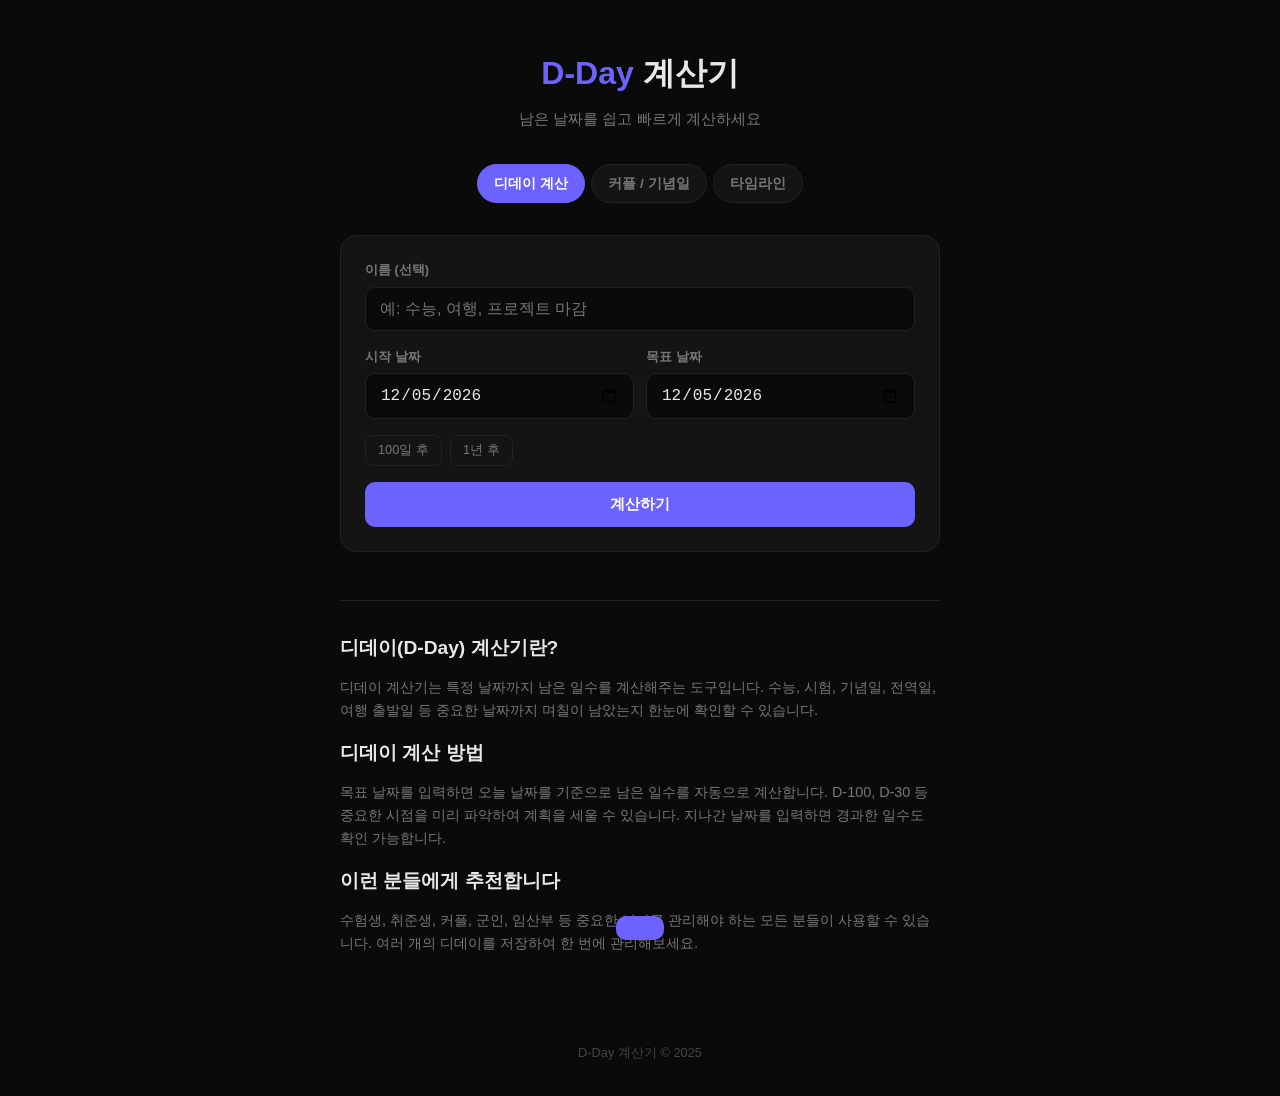
==== index.html @ f20a23c5 "디데이 계산기 초기 버전 디데이 계산, 커플 기념일 타임라인, D-Day 타임라인 관리 기능 포함. 실시간 카운트다운, 이미지 저장, SEO 최적화 적용." ====
<!DOCTYPE html>
<html lang="ko">
<head>
  <meta charset="UTF-8">
  <meta name="viewport" content="width=device-width, initial-scale=1.0">
  <title>디데이 계산기 - 무료 D-Day 계산, 기념일 계산</title>
  <meta name="description" content="디데이 계산기로 남은 날짜를 쉽게 계산하세요. 기념일, 수능, 전역일, 커플 디데이를 한눈에 확인할 수 있습니다. 실시간 카운트다운, 시각화, 공유 카드 이미지 생성까지.">
  <meta name="keywords" content="디데이 계산기, D-Day 계산기, 기념일 계산기, 날짜 계산기, 수능 디데이, 전역일 계산기">
  <meta property="og:title" content="디데이 계산기 - 무료 D-Day 계산">
  <meta property="og:description" content="디데이 계산기로 남은 날짜를 쉽게 계산하세요. 실시간 카운트다운, 시각화, 인스타 공유 카드까지.">
  <meta property="og:type" content="website">
  <meta property="og:locale" content="ko_KR">
  <link rel="canonical" href="https://dday.github.io/">
  <style>
    :root {
      --bg: #0a0a0a; --card: #141414; --card-hover: #1a1a1a; --border: #222;
      --text: #e8e8e8; --text-sub: #777; --accent: #6C63FF; --accent2: #FF6584;
    }
    * { margin: 0; padding: 0; box-sizing: border-box; }
    body { font-family: -apple-system, 'Pretendard', 'Noto Sans KR', sans-serif; background: var(--bg); color: var(--text); min-height: 100vh; line-height: 1.6; }
    header { text-align: center; padding: 48px 20px 32px; }
    h1 { font-size: 2rem; font-weight: 800; margin-bottom: 8px; }
    h1 span { color: var(--accent); }
    .header-desc { color: var(--text-sub); font-size: 0.95rem; }
    nav { display: flex; justify-content: center; gap: 6px; padding: 0 20px; margin-bottom: 32px; flex-wrap: wrap; }
    nav a { padding: 8px 16px; border-radius: 20px; background: var(--card); color: var(--text-sub); text-decoration: none; font-size: 0.85rem; font-weight: 600; border: 1px solid var(--border); transition: all 0.2s; }
    nav a:hover, nav a.active { background: var(--accent); color: #fff; border-color: var(--accent); }
    .container { max-width: 640px; margin: 0 auto; padding: 0 20px 40px; }

    /* 입력 */
    .input-section { background: var(--card); border: 1px solid var(--border); border-radius: 16px; padding: 24px; margin-bottom: 24px; }
    .input-row { display: flex; gap: 12px; align-items: end; margin-bottom: 16px; }
    .input-group { flex: 1; }
    .input-group label { display: block; font-size: 0.8rem; color: var(--text-sub); margin-bottom: 6px; font-weight: 600; }
    .input-group input[type="text"], .input-group input[type="date"] { width: 100%; padding: 12px 14px; border: 1px solid var(--border); border-radius: 10px; background: var(--bg); color: var(--text); font-size: 1rem; outline: none; }
    .input-group input:focus { border-color: var(--accent); }
    .btn { padding: 12px 24px; border: none; border-radius: 10px; font-size: 0.95rem; font-weight: 700; cursor: pointer; transition: opacity 0.2s; }
    .btn-primary { background: var(--accent); color: #fff; width: 100%; }
    .btn-primary:hover { opacity: 0.85; }
    .quick-btns { display: flex; gap: 8px; flex-wrap: wrap; margin-bottom: 16px; }
    .quick-btn { padding: 6px 12px; border: 1px solid var(--border); border-radius: 8px; background: transparent; color: var(--text-sub); font-size: 0.8rem; cursor: pointer; transition: all 0.2s; }
    .quick-btn:hover { border-color: var(--accent); color: var(--accent); }

    /* 결과 */
    .result { display: none; margin-bottom: 24px; animation: fadeIn 0.3s; }
    .result.show { display: block; }
    @keyframes fadeIn { from { opacity: 0; transform: translateY(8px); } to { opacity: 1; transform: translateY(0); } }
    .result-card { background: var(--card); border: 1px solid var(--border); border-radius: 16px; padding: 32px 24px; text-align: center; }
    .result-title { font-size: 0.9rem; color: var(--text-sub); margin-bottom: 8px; }
    .result-days { font-size: 3.5rem; font-weight: 900; background: linear-gradient(135deg, var(--accent), var(--accent2)); -webkit-background-clip: text; -webkit-text-fill-color: transparent; line-height: 1.2; }
    .result-label { font-size: 1rem; color: var(--text-sub); margin-top: 4px; }

    /* 카운트다운 */
    .countdown { display: flex; justify-content: center; gap: 12px; margin-top: 20px; padding-top: 20px; border-top: 1px solid var(--border); }
    .cd-block { text-align: center; min-width: 52px; }
    .cd-value { font-size: 1.8rem; font-weight: 900; color: var(--text); font-variant-numeric: tabular-nums; }
    .cd-label { font-size: 0.7rem; color: var(--text-sub); margin-top: 2px; }
    .cd-sep { font-size: 1.5rem; color: #333; align-self: center; padding-bottom: 16px; }

    /* 토글 */
    .toggle-row { display: flex; justify-content: center; gap: 16px; margin: 16px 0 4px; }
    .toggle { display: flex; align-items: center; gap: 6px; font-size: 0.8rem; color: var(--text-sub); cursor: pointer; user-select: none; }
    .toggle input { display: none; }
    .toggle-slider { width: 32px; height: 18px; background: #333; border-radius: 9px; position: relative; transition: background 0.2s; }
    .toggle-slider::after { content: ''; position: absolute; width: 14px; height: 14px; background: #888; border-radius: 50%; top: 2px; left: 2px; transition: all 0.2s; }
    .toggle input:checked + .toggle-slider { background: var(--accent); }
    .toggle input:checked + .toggle-slider::after { left: 16px; background: #fff; }
    .result-detail { display: flex; justify-content: center; gap: 24px; margin-top: 16px; padding-top: 16px; border-top: 1px solid var(--border); }
    .detail-item { text-align: center; }
    .detail-value { font-size: 1.5rem; font-weight: 800; }
    .detail-label { font-size: 0.75rem; color: var(--text-sub); }

    /* 시각화 - 도트 그리드 */
    .viz-section { background: var(--card); border: 1px solid var(--border); border-radius: 16px; padding: 24px; margin-top: 16px; }
    .viz-section h3 { font-size: 0.9rem; color: var(--text-sub); margin-bottom: 12px; font-weight: 600; }
    .dot-grid { display: flex; flex-wrap: wrap; gap: 3px; }
    .dot { width: 8px; height: 8px; border-radius: 2px; background: #1e1e1e; }
    .dot.filled { background: var(--accent); }
    .dot.filled-accent2 { background: var(--accent2); }
    .viz-legend { display: flex; gap: 16px; margin-top: 10px; font-size: 0.75rem; color: var(--text-sub); }
    .viz-legend span { display: flex; align-items: center; gap: 4px; }
    .legend-dot { width: 8px; height: 8px; border-radius: 2px; display: inline-block; }

    /* 타임라인 */
    .timeline-section { background: var(--card); border: 1px solid var(--border); border-radius: 16px; padding: 24px; margin-top: 16px; }
    .timeline-section h3 { font-size: 0.9rem; color: var(--text-sub); margin-bottom: 16px; font-weight: 600; }
    .timeline { position: relative; padding-left: 24px; }
    .timeline::before { content: ''; position: absolute; left: 8px; top: 0; bottom: 0; width: 2px; background: #222; }
    .tl-item { position: relative; margin-bottom: 16px; }
    .tl-item::before { content: ''; position: absolute; left: -20px; top: 6px; width: 10px; height: 10px; border-radius: 50%; background: #333; border: 2px solid #444; }
    .tl-item.active::before { background: var(--accent); border-color: var(--accent); box-shadow: 0 0 8px rgba(108,99,255,0.4); }
    .tl-item.past::before { background: var(--text-sub); border-color: var(--text-sub); }
    .tl-name { font-weight: 700; font-size: 0.9rem; }
    .tl-date { font-size: 0.8rem; color: var(--text-sub); }
    .tl-dday { font-size: 0.8rem; color: var(--accent); font-weight: 700; }

    /* 재미 요소 */
    .fun-section { background: var(--card); border: 1px solid var(--border); border-radius: 16px; padding: 24px; margin-top: 16px; }
    .fun-section h3 { font-size: 0.9rem; color: var(--text-sub); margin-bottom: 16px; font-weight: 600; }
    .fun-grid { display: grid; grid-template-columns: 1fr 1fr; gap: 10px; }
    .fun-item { background: var(--bg); border-radius: 10px; padding: 14px; text-align: center; }
    .fun-value { font-size: 1.2rem; font-weight: 800; color: var(--accent); margin-bottom: 2px; }
    .fun-label { font-size: 0.7rem; color: var(--text-sub); }

    /* 공유 버튼 */
    .share-btns { display: flex; gap: 8px; justify-content: center; margin-top: 16px; flex-wrap: wrap; }
    .share-btn { padding: 8px 16px; border: 1px solid var(--border); border-radius: 8px; background: transparent; color: var(--text-sub); font-size: 0.8rem; cursor: pointer; transition: all 0.2s; }
    .share-btn:hover { border-color: var(--accent); color: var(--accent); }

    /* 위젯 코드 */
    .widget-section { background: var(--card); border: 1px solid var(--border); border-radius: 16px; padding: 24px; margin-top: 16px; }
    .widget-section h3 { font-size: 0.9rem; color: var(--text-sub); margin-bottom: 12px; font-weight: 600; }
    .widget-code { background: var(--bg); border: 1px solid var(--border); border-radius: 8px; padding: 12px; font-family: 'SF Mono', monospace; font-size: 0.75rem; color: var(--text-sub); word-break: break-all; cursor: pointer; }
    .widget-code:hover { border-color: var(--accent); }

    /* 저장된 디데이 */
    .saved-section { margin-top: 32px; }
    .saved-section h2 { font-size: 1.1rem; margin-bottom: 16px; font-weight: 700; }
    .saved-list { display: flex; flex-direction: column; gap: 10px; }
    .saved-item { display: flex; align-items: center; justify-content: space-between; background: var(--card); border: 1px solid var(--border); border-radius: 12px; padding: 16px; transition: background 0.2s; }
    .saved-item:hover { background: var(--card-hover); }
    .saved-info { flex: 1; }
    .saved-name { font-weight: 700; font-size: 0.95rem; }
    .saved-date { font-size: 0.8rem; color: var(--text-sub); }
    .saved-dday { font-size: 1.3rem; font-weight: 800; color: var(--accent); min-width: 80px; text-align: right; }
    .saved-dday.past { color: var(--text-sub); }
    .saved-delete { background: none; border: none; color: #555; cursor: pointer; font-size: 1.1rem; margin-left: 12px; padding: 4px; }
    .saved-delete:hover { color: var(--accent2); }
    .empty-msg { color: var(--text-sub); font-size: 0.85rem; text-align: center; padding: 24px; }

    /* 저장 타임라인 */
    .saved-timeline { position: relative; padding-left: 28px; margin-bottom: 20px; }
    .saved-timeline:empty { display: none; }
    .saved-timeline::before { content: ''; position: absolute; left: 9px; top: 0; bottom: 0; width: 2px; background: #222; }
    .stl-item { position: relative; margin-bottom: 16px; }
    .stl-item:last-child { margin-bottom: 0; }
    .stl-dot { position: absolute; left: -24px; top: 4px; width: 12px; height: 12px; border-radius: 50%; border: 2px solid #333; background: var(--bg); }
    .stl-item.past .stl-dot { background: var(--text-sub); border-color: var(--text-sub); }
    .stl-item.today .stl-dot { background: var(--accent); border-color: var(--accent); box-shadow: 0 0 8px rgba(108,99,255,.4); }
    .stl-item.future .stl-dot { background: transparent; border: 2px dashed var(--accent); }
    .stl-item.past { opacity: .5; }
    .stl-item.now-marker .stl-dot { background: var(--accent); border-color: var(--accent); box-shadow: 0 0 10px rgba(108,99,255,.5); }
    .stl-header { display: flex; justify-content: space-between; align-items: center; }
    .stl-name { font-weight: 700; font-size: .9rem; }
    .stl-dday { font-size: .8rem; font-weight: 700; color: var(--accent); }
    .stl-dday.past-text { color: var(--text-sub); }
    .stl-date { font-size: .78rem; color: var(--text-sub); margin-top: 2px; }
    .stl-now-label { font-size: .8rem; color: var(--accent); font-weight: 700; }

    /* SEO */
    .seo-content { margin-top: 48px; padding-top: 32px; border-top: 1px solid var(--border); }
    .seo-content h2 { font-size: 1.2rem; margin-bottom: 12px; }
    .seo-content p { color: var(--text-sub); font-size: 0.9rem; margin-bottom: 16px; }
    footer { text-align: center; padding: 32px 20px; color: #444; font-size: 0.8rem; }
    .toast { position: fixed; bottom: 40px; left: 50%; transform: translateX(-50%) translateY(80px); background: var(--accent); color: #fff; padding: 12px 24px; border-radius: 10px; font-weight: 600; font-size: 0.9rem; transition: transform 0.3s; z-index: 999; }
    .toast.show { transform: translateX(-50%) translateY(0); }

    /* 공유 카드 캔버스 (숨김) */
    #shareCanvas { display: none; }

    @media (max-width: 480px) {
      h1 { font-size: 1.6rem; }
      .result-days { font-size: 2.8rem; }
      .input-row { flex-direction: column; }
      .fun-grid { grid-template-columns: 1fr; }
    }
  </style>
</head>
<body>
  <header>
    <h1><span>D-Day</span> 계산기</h1>
    <p class="header-desc">남은 날짜를 쉽고 빠르게 계산하세요</p>
  </header>

  <nav>
    <a href="index.html" class="active">디데이 계산</a>
    <a href="couple.html">커플 / 기념일</a>
    <a href="timeline.html">타임라인</a>
  </nav>

  <div class="container">
    <section class="input-section">
      <div class="input-row">
        <div class="input-group">
          <label>이름 (선택)</label>
          <input type="text" id="ddayName" placeholder="예: 수능, 여행, 프로젝트 마감">
        </div>
      </div>
      <div class="input-row">
        <div class="input-group">
          <label>시작 날짜</label>
          <input type="date" id="startDate">
        </div>
        <div class="input-group">
          <label>목표 날짜</label>
          <input type="date" id="ddayDate">
        </div>
      </div>
      <div class="quick-btns">
        <button class="quick-btn" data-days="100">100일 후</button>
        <button class="quick-btn" data-days="365">1년 후</button>
      </div>
      <button class="btn btn-primary" id="calcBtn">계산하기</button>
    </section>

    <!-- 결과 -->
    <div class="result" id="result">
      <!-- 메인 결과 카드 -->
      <div class="result-card">
        <p class="result-title" id="resultTitle"></p>
        <div class="result-days" id="resultDays"></div>
        <p class="result-label" id="resultLabel"></p>
        <div class="countdown" id="countdown"></div>
        <div class="toggle-row">
          <label class="toggle"><input type="checkbox" id="showWeeks" checked><span class="toggle-slider"></span> 주</label>
          <label class="toggle"><input type="checkbox" id="showHours" checked><span class="toggle-slider"></span> 시간</label>
          <label class="toggle"><input type="checkbox" id="showMinutes" checked><span class="toggle-slider"></span> 분</label>
          <label class="toggle"><input type="checkbox" id="showSeconds" checked><span class="toggle-slider"></span> 초</label>
        </div>
        <div class="result-detail">
          <div class="detail-item" id="weekItem"><div class="detail-value" id="detailWeeks">0</div><div class="detail-label">주</div></div>
          <div class="detail-item" id="hourItem"><div class="detail-value" id="detailHours">0</div><div class="detail-label">시간</div></div>
          <div class="detail-item" id="minItem"><div class="detail-value" id="detailMinutes">0</div><div class="detail-label">분</div></div>
          <div class="detail-item" id="secItem"><div class="detail-value" id="detailSeconds">0</div><div class="detail-label">초</div></div>
        </div>
        <div class="share-btns">
          <button class="share-btn" id="saveBtn">저장하기</button>
          <button class="share-btn" id="shareBtn">링크 복사</button>
          <button class="share-btn" id="imageBtn">이미지 저장</button>
        </div>
      </div>

      <!-- 위젯 코드 -->
      <div class="widget-section">
        <h3>블로그/노션에 임베드</h3>
        <div class="widget-code" id="widgetCode" onclick="copyWidget()"></div>
      </div>
    </div>

    <article class="seo-content">
      <h2>디데이(D-Day) 계산기란?</h2>
      <p>디데이 계산기는 특정 날짜까지 남은 일수를 계산해주는 도구입니다. 수능, 시험, 기념일, 전역일, 여행 출발일 등 중요한 날짜까지 며칠이 남았는지 한눈에 확인할 수 있습니다.</p>
      <h2>디데이 계산 방법</h2>
      <p>목표 날짜를 입력하면 오늘 날짜를 기준으로 남은 일수를 자동으로 계산합니다. D-100, D-30 등 중요한 시점을 미리 파악하여 계획을 세울 수 있습니다. 지나간 날짜를 입력하면 경과한 일수도 확인 가능합니다.</p>
      <h2>이런 분들에게 추천합니다</h2>
      <p>수험생, 취준생, 커플, 군인, 임산부 등 중요한 날짜를 관리해야 하는 모든 분들이 사용할 수 있습니다. 여러 개의 디데이를 저장하여 한 번에 관리해보세요.</p>
    </article>
  </div>

  <footer>D-Day 계산기 &copy; 2025</footer>
  <div class="toast" id="toast"></div>
  <canvas id="shareCanvas"></canvas>

  <script>
    const ddayName = document.getElementById('ddayName');
    const ddayDate = document.getElementById('ddayDate');
    const startDateEl = document.getElementById('startDate');
    const calcBtn = document.getElementById('calcBtn');
    const resultEl = document.getElementById('result');

    const todayStr = new Date().toISOString().split('T')[0];
    startDateEl.value = todayStr;
    ddayDate.value = todayStr;

    let countdownInterval = null;
    let currentDays = 0;
    let currentName = '';

    // 토글
    ['showWeeks','showHours','showMinutes','showSeconds'].forEach(id => {
      document.getElementById(id).addEventListener('change', updateVisibility);
    });
    function updateVisibility() {
      document.getElementById('weekItem').style.display = document.getElementById('showWeeks').checked ? '' : 'none';
      document.getElementById('hourItem').style.display = document.getElementById('showHours').checked ? '' : 'none';
      document.getElementById('minItem').style.display = document.getElementById('showMinutes').checked ? '' : 'none';
      document.getElementById('secItem').style.display = document.getElementById('showSeconds').checked ? '' : 'none';
    }

    // 퀵 버튼
    document.querySelectorAll('.quick-btn').forEach(btn => {
      btn.addEventListener('click', () => {
        if (btn.dataset.days) {
          const d = new Date();
          d.setDate(d.getDate() + parseInt(btn.dataset.days));
          ddayDate.value = d.toISOString().split('T')[0];
          ddayName.value = btn.textContent;
        } else if (btn.dataset.date) {
          ddayDate.value = btn.dataset.date;
          ddayName.value = btn.textContent;
        }
        startDateEl.value = todayStr;
        calculate();
      });
    });

    // URL 파라미터 또는 마지막 계산 복원
    const params = new URLSearchParams(location.search);
    if (params.get('date')) {
      ddayDate.value = params.get('date');
      if (params.get('name')) ddayName.value = decodeURIComponent(params.get('name'));
      if (params.get('start')) startDateEl.value = params.get('start');
      calculate();
    } else {
      const last = JSON.parse(localStorage.getItem('lastCalc') || 'null');
      if (last) {
        ddayName.value = last.name || '';
        ddayDate.value = last.date || todayStr;
        startDateEl.value = last.start || todayStr;
        calculate();
      }
    }

    calcBtn.addEventListener('click', calculate);
    ddayDate.addEventListener('keydown', e => { if (e.key === 'Enter') calculate(); });

    function calculate() {
      const targetDate = new Date(ddayDate.value + 'T00:00:00');
      const baseDate = new Date(startDateEl.value + 'T00:00:00');
      const diff = targetDate - baseDate;
      const days = Math.ceil(diff / (1000 * 60 * 60 * 24));
      const absDays = Math.abs(days);
      const name = ddayName.value || formatDate(targetDate);
      const isFromToday = startDateEl.value === todayStr;

      currentDays = days;
      currentName = name;

      // 마지막 계산 저장
      localStorage.setItem('lastCalc', JSON.stringify({ name: ddayName.value, date: ddayDate.value, start: startDateEl.value }));

      document.getElementById('resultTitle').textContent = name;

      if (days > 0) {
        document.getElementById('resultDays').textContent = `D-${days}`;
        const from = isFromToday ? '' : `${formatDate(baseDate)} 기준, `;
        document.getElementById('resultLabel').textContent = `${from}${formatDate(targetDate)}까지 ${days}일 남았습니다`;
      } else if (days === 0) {
        document.getElementById('resultDays').textContent = 'D-Day';
        document.getElementById('resultLabel').textContent = isFromToday ? '오늘이 바로 그 날입니다!' : '같은 날짜입니다';
      } else {
        document.getElementById('resultDays').textContent = `D+${absDays}`;
        const from = isFromToday ? '' : `${formatDate(baseDate)} 기준, `;
        document.getElementById('resultLabel').textContent = `${from}${formatDate(targetDate)}로부터 ${absDays}일 지났습니다`;
      }

      document.getElementById('detailWeeks').textContent = Math.floor(absDays / 7).toLocaleString();
      document.getElementById('detailHours').textContent = (absDays * 24).toLocaleString();
      document.getElementById('detailMinutes').textContent = (absDays * 24 * 60).toLocaleString();
      document.getElementById('detailSeconds').textContent = (absDays * 24 * 60 * 60).toLocaleString();

      // 카운트다운
      if (countdownInterval) clearInterval(countdownInterval);
      if (isFromToday && days !== 0) {
        updateCountdown(targetDate);
        countdownInterval = setInterval(() => updateCountdown(targetDate), 1000);
      } else {
        document.getElementById('countdown').innerHTML = '';
      }

      // 위젯 코드
      renderWidget();

      resultEl.classList.add('show');
    }

    function updateCountdown(targetDate) {
      const now = new Date();
      const target = new Date(targetDate);
      target.setHours(0, 0, 0, 0);
      const diff = target - now;
      const absDiff = Math.abs(diff);
      const prefix = diff > 0 ? '' : '+';

      const d = Math.floor(absDiff / (1000*60*60*24));
      const h = Math.floor((absDiff % (1000*60*60*24)) / (1000*60*60));
      const m = Math.floor((absDiff % (1000*60*60)) / (1000*60));
      const s = Math.floor((absDiff % (1000*60)) / 1000);

      document.getElementById('countdown').innerHTML = `
        <div class="cd-block"><div class="cd-value">${prefix}${d}</div><div class="cd-label">일</div></div>
        <div class="cd-sep">:</div>
        <div class="cd-block"><div class="cd-value">${String(h).padStart(2,'0')}</div><div class="cd-label">시간</div></div>
        <div class="cd-sep">:</div>
        <div class="cd-block"><div class="cd-value">${String(m).padStart(2,'0')}</div><div class="cd-label">분</div></div>
        <div class="cd-sep">:</div>
        <div class="cd-block"><div class="cd-value">${String(s).padStart(2,'0')}</div><div class="cd-label">초</div></div>
      `;

      const totalSec = Math.floor(absDiff / 1000);
      if (document.getElementById('showWeeks').checked) document.getElementById('detailWeeks').textContent = Math.floor(d / 7).toLocaleString();
      if (document.getElementById('showHours').checked) document.getElementById('detailHours').textContent = Math.floor(totalSec / 3600).toLocaleString();
      if (document.getElementById('showMinutes').checked) document.getElementById('detailMinutes').textContent = Math.floor(totalSec / 60).toLocaleString();
      if (document.getElementById('showSeconds').checked) document.getElementById('detailSeconds').textContent = totalSec.toLocaleString();
    }

    // ====== 1. 도트 그리드 시각화 ======
    function renderDotGrid(days, absDays, isFromToday, baseDate, targetDate) {
      const grid = document.getElementById('dotGrid');
      const totalDots = Math.min(absDays, 365); // 최대 365개

      if (days > 0 && isFromToday) {
        // 미래: 전체 기간 중 지나간 날 표시
        const today = new Date(); today.setHours(0,0,0,0);
        const passed = Math.ceil((today - baseDate) / (1000*60*60*24));
        const total = absDays;
        const dots = Math.min(total, 365);
        const filledRatio = Math.max(0, passed / total);
        const filledCount = Math.round(dots * filledRatio);

        grid.innerHTML = Array.from({length: dots}, (_, i) =>
          `<div class="dot ${i < filledCount ? 'filled' : ''}"></div>`
        ).join('');
      } else {
        // 과거: 전부 채움
        grid.innerHTML = Array.from({length: totalDots}, () =>
          `<div class="dot filled"></div>`
        ).join('');
      }
    }

    // ====== 타임라인 (현재 계산 + 저장된 것 통합) ======
    function renderTimeline() {
      const saved = JSON.parse(localStorage.getItem('ddays') || '[]');
      const today = new Date(); today.setHours(0,0,0,0);
      const dayNames = ['일','월','화','수','목','금','토'];

      // 현재 계산 + 저장된 것 합치기
      const items = [
        { name: currentName, date: ddayDate.value, current: true },
        ...saved.map(s => ({ ...s, current: false }))
      ];

      // 중복 제거
      const unique = [];
      const seen = new Set();
      items.forEach(item => {
        const key = item.date + item.name;
        if (!seen.has(key)) { seen.add(key); unique.push(item); }
      });

      unique.sort((a, b) => new Date(a.date) - new Date(b.date));

      const timeline = document.getElementById('timeline');
      const section = document.getElementById('timelineSection');

      if (unique.length <= 1 && saved.length === 0) {
        section.style.display = 'none';
        return;
      }
      section.style.display = '';

      let html = '';
      let todayInserted = false;

      for (const item of unique) {
        const target = new Date(item.date + 'T00:00:00');
        const diff = Math.ceil((target - today) / (1000*60*60*24));
        const isPast = diff < 0;
        const isToday = diff === 0;

        // "오늘" 마커
        if (!todayInserted && !isPast) {
          html += `<div class="stl-item now-marker">
            <div class="stl-dot"></div>
            <div class="stl-now-label">오늘</div>
            <div class="stl-date">${today.getFullYear()}.${String(today.getMonth()+1).padStart(2,'0')}.${String(today.getDate()).padStart(2,'0')} (${dayNames[today.getDay()]})</div>
          </div>`;
          todayInserted = true;
        }

        const cls = isToday ? 'today' : isPast ? 'past' : 'future';
        const ddayText = diff > 0 ? `D-${diff}` : diff === 0 ? 'D-Day' : `D+${Math.abs(diff)}`;
        const deleteBtn = !item.current && item.id ? `<button class="saved-delete" onclick="deleteDday(${item.id})" style="margin-left:8px">&#x2715;</button>` : '';

        html += `<div class="stl-item ${cls}">
          <div class="stl-dot"></div>
          <div class="stl-header">
            <span class="stl-name">${item.name}</span>
            <span style="display:flex;align-items:center">
              <span class="stl-dday ${isPast ? 'past-text' : ''}">${ddayText}</span>
              ${deleteBtn}
            </span>
          </div>
          <div class="stl-date">${target.getFullYear()}.${String(target.getMonth()+1).padStart(2,'0')}.${String(target.getDate()).padStart(2,'0')} (${dayNames[target.getDay()]})</div>
        </div>`;
      }

      if (!todayInserted) {
        html += `<div class="stl-item now-marker">
          <div class="stl-dot"></div>
          <div class="stl-now-label">오늘</div>
          <div class="stl-date">${today.getFullYear()}.${String(today.getMonth()+1).padStart(2,'0')}.${String(today.getDate()).padStart(2,'0')} (${dayNames[today.getDay()]})</div>
        </div>`;
      }

      timeline.innerHTML = html;
    }

    // ====== 4. 공유 카드 이미지 ======
    document.getElementById('imageBtn').addEventListener('click', generateShareImage);

    function generateShareImage() {
      const canvas = document.getElementById('shareCanvas');
      const ctx = canvas.getContext('2d');

      // 인스타 스토리 사이즈 (1080x1920) -> 축소 (540x960)
      canvas.width = 540;
      canvas.height = 960;

      // 배경 그라디언트
      const grad = ctx.createLinearGradient(0, 0, 540, 960);
      grad.addColorStop(0, '#0f0c29');
      grad.addColorStop(0.5, '#302b63');
      grad.addColorStop(1, '#24243e');
      ctx.fillStyle = grad;
      ctx.fillRect(0, 0, 540, 960);

      // 타이틀
      ctx.fillStyle = '#888';
      ctx.font = '600 20px -apple-system, sans-serif';
      ctx.textAlign = 'center';
      ctx.fillText(currentName, 270, 300);

      // D-Day 숫자
      const ddayText = document.getElementById('resultDays').textContent;
      ctx.font = '900 80px -apple-system, sans-serif';
      const gradient = ctx.createLinearGradient(140, 340, 400, 440);
      gradient.addColorStop(0, '#6C63FF');
      gradient.addColorStop(1, '#FF6584');
      ctx.fillStyle = gradient;
      ctx.fillText(ddayText, 270, 420);

      // 설명
      ctx.fillStyle = '#888';
      ctx.font = '400 18px -apple-system, sans-serif';
      ctx.fillText(document.getElementById('resultLabel').textContent, 270, 480);

      // 구분선
      ctx.strokeStyle = '#333';
      ctx.lineWidth = 1;
      ctx.beginPath();
      ctx.moveTo(120, 520);
      ctx.lineTo(420, 520);
      ctx.stroke();

      // 상세 정보
      ctx.fillStyle = '#666';
      ctx.font = '400 16px -apple-system, sans-serif';
      const absDays = Math.abs(currentDays);
      const details = [
        `${Math.floor(absDays / 7).toLocaleString()}주`,
        `${(absDays * 24).toLocaleString()}시간`,
        `${(absDays * 24 * 60).toLocaleString()}분`,
      ];
      ctx.fillText(details.join('  |  '), 270, 560);

      // 재미 요소
      ctx.font = '600 16px -apple-system, sans-serif';
      ctx.fillStyle = '#6C63FF';
      ctx.fillText(`심장이 ${(absDays * 72 * 60).toLocaleString()}번 뛰었습니다`, 270, 640);
      ctx.fillText(`숨을 ${(absDays * 20000).toLocaleString()}번 쉬었습니다`, 270, 680);

      // 워터마크
      ctx.fillStyle = '#444';
      ctx.font = '400 14px -apple-system, sans-serif';
      ctx.fillText('D-Day 계산기', 270, 880);

      // 다운로드
      canvas.toBlob(blob => {
        const url = URL.createObjectURL(blob);
        const a = document.createElement('a');
        a.href = url;
        a.download = `dday-${ddayDate.value}.png`;
        a.click();
        URL.revokeObjectURL(url);
        showToast('이미지가 저장되었습니다!');
      });
    }

    // ====== 5. 위젯 코드 ======
    function renderWidget() {
      const name = encodeURIComponent(currentName);
      const date = ddayDate.value;
      const code = `<iframe src="${location.origin}${location.pathname}?date=${date}&name=${name}&embed=1" width="300" height="200" frameborder="0" style="border-radius:12px"></iframe>`;
      document.getElementById('widgetCode').textContent = code;
    }

    function copyWidget() {
      navigator.clipboard.writeText(document.getElementById('widgetCode').textContent);
      showToast('위젯 코드가 복사되었습니다!');
    }

    // ====== 6. 오늘이 특별한 이유 ======
    function renderTodaySpecial() {
      const now = new Date();
      const startOfYear = new Date(now.getFullYear(), 0, 1);
      const dayOfYear = Math.ceil((now - startOfYear) / (1000*60*60*24));
      const daysLeft = (isLeapYear(now.getFullYear()) ? 366 : 365) - dayOfYear;

      const month = now.getMonth() + 1;
      const date = now.getDate();
      const dayNames = ['일', '월', '화', '수', '목', '금', '토'];
      const dayName = dayNames[now.getDay()];

      const facts = [
        `${now.getFullYear()}년의 ${dayOfYear}번째 날 (남은 ${daysLeft}일)`,
        `${month}월 ${Math.ceil(date / 7)}번째 ${dayName}요일`,
      ];

      // 특별한 숫자 날 체크
      const specialNums = [100, 200, 365, 500, 777, 1000, 1234, 2000, 3000, 5000, 10000];
      const saved = JSON.parse(localStorage.getItem('ddays') || '[]');
      saved.forEach(item => {
        const target = new Date(item.date + 'T00:00:00');
        const today = new Date(); today.setHours(0,0,0,0);
        const diff = Math.abs(Math.ceil((today - target) / (1000*60*60*24)));
        if (specialNums.includes(diff)) {
          facts.push(`"${item.name}"으로부터 ${diff}일째!`);
        }
      });

      document.getElementById('todayContent').innerHTML = facts.map(f => `<p style="margin:4px 0">${f}</p>`).join('');
    }

    function isLeapYear(y) { return (y % 4 === 0 && y % 100 !== 0) || y % 400 === 0; }

    function formatDate(d) {
      return `${d.getFullYear()}년 ${d.getMonth() + 1}월 ${d.getDate()}일`;
    }

    // 저장하기
    document.getElementById('saveBtn').addEventListener('click', () => {
      const name = ddayName.value || formatDate(new Date(ddayDate.value));
      const date = ddayDate.value;
      if (!date) return;
      const saved = JSON.parse(localStorage.getItem('ddays') || '[]');
      if (saved.some(s => s.date === date && s.name === name)) { showToast('이미 저장된 디데이입니다'); return; }
      saved.push({ name, date, id: Date.now() });
      localStorage.setItem('ddays', JSON.stringify(saved));
      renderSaved();
      showToast('저장되었습니다!');
    });

    // 링크 복사
    document.getElementById('shareBtn').addEventListener('click', () => {
      const name = ddayName.value || '';
      const date = ddayDate.value;
      const start = startDateEl.value !== todayStr ? `&start=${startDateEl.value}` : '';
      const url = `${location.origin}${location.pathname}?date=${date}&name=${encodeURIComponent(name)}${start}`;
      navigator.clipboard.writeText(url);
      showToast('링크가 복사되었습니다!');
    });

    function renderSaved() {
      renderTimeline();
    }

    function deleteDday(id) {
      const saved = JSON.parse(localStorage.getItem('ddays') || '[]');
      localStorage.setItem('ddays', JSON.stringify(saved.filter(s => s.id !== id)));
      renderSaved();
      renderTimeline();
    }

    function showToast(msg) {
      const toast = document.getElementById('toast');
      toast.textContent = msg;
      toast.classList.add('show');
      setTimeout(() => toast.classList.remove('show'), 1500);
    }

    // 초기화
    renderSaved();
  </script>
</body>
</html>
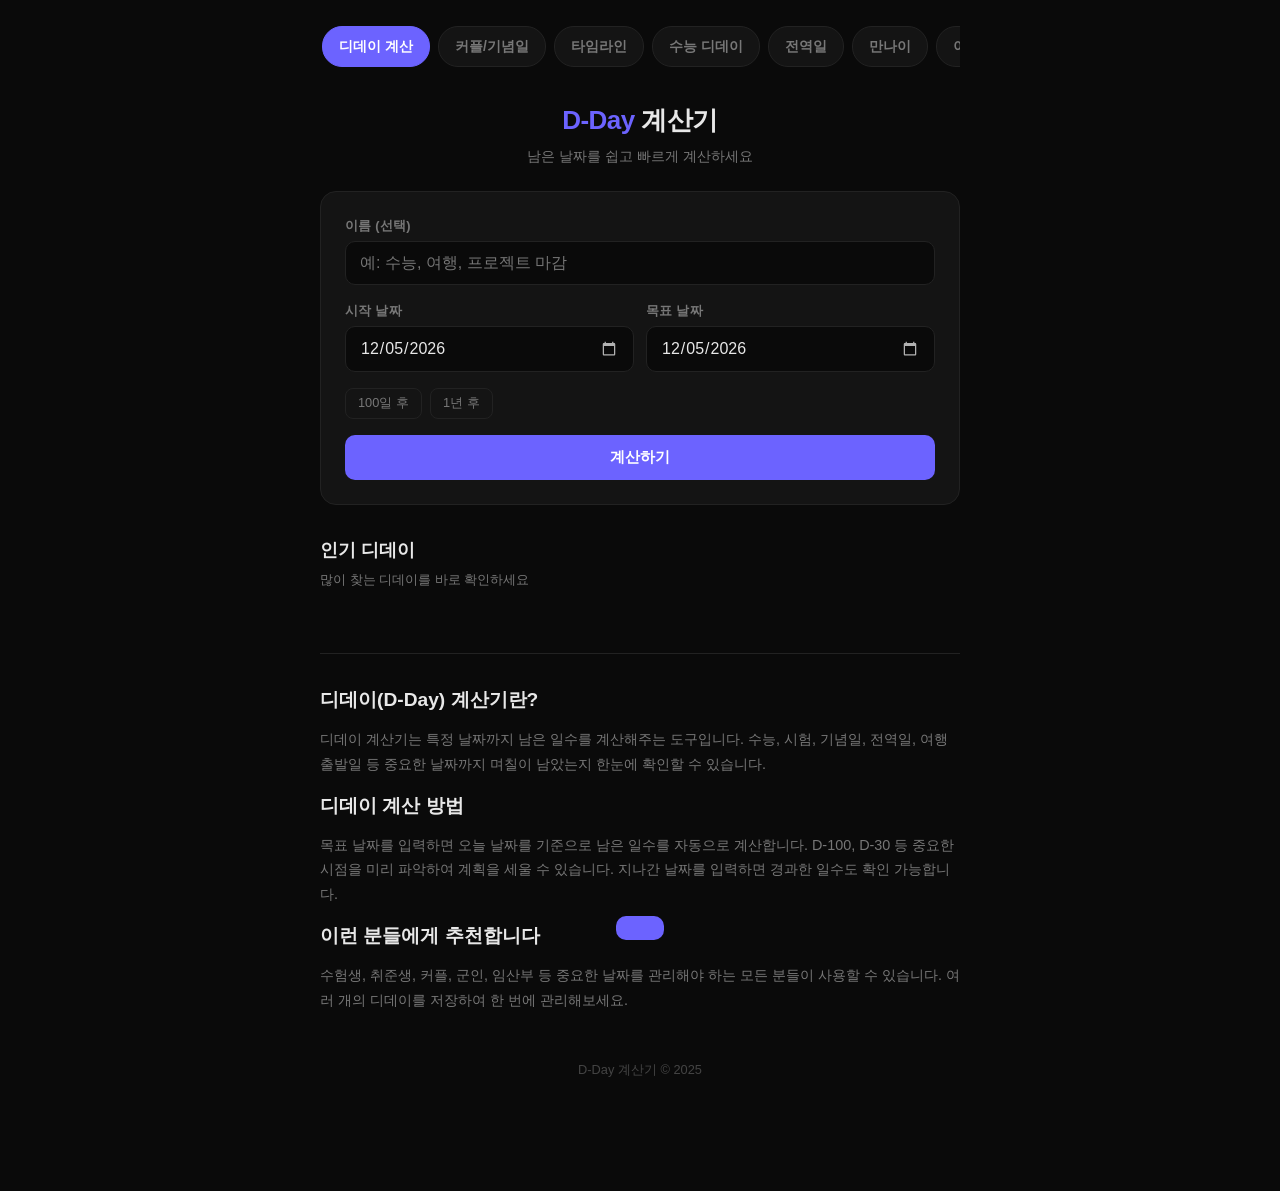
==== commit 83162b53: "SEO 강화 및 신규 계산기 페이지 4개 추가 - 수능, 전역일, 만나이, 이벤트 디데이 페이지 추가 - 공통 디자인 시스템 (shared.css/shared.js) 도입으로 7개" ====
--- a/index.html
+++ b/index.html
@@ -11,31 +11,31 @@
   <meta property="og:type" content="website">
   <meta property="og:locale" content="ko_KR">
   <link rel="canonical" href="https://dday.github.io/">
+  <script type="application/ld+json">
+  {
+    "@context": "https://schema.org",
+    "@type": "WebApplication",
+    "name": "디데이 계산기",
+    "description": "디데이 계산기로 남은 날짜를 쉽고 빠르게 계산하세요",
+    "url": "https://dday.github.io/",
+    "applicationCategory": "UtilityApplication",
+    "operatingSystem": "All",
+    "offers": { "@type": "Offer", "price": "0", "priceCurrency": "KRW" },
+    "inLanguage": "ko"
+  }
+  </script>
+  <link rel="stylesheet" href="shared.css">
   <style>
-    :root {
-      --bg: #0a0a0a; --card: #141414; --card-hover: #1a1a1a; --border: #222;
-      --text: #e8e8e8; --text-sub: #777; --accent: #6C63FF; --accent2: #FF6584;
-    }
-    * { margin: 0; padding: 0; box-sizing: border-box; }
-    body { font-family: -apple-system, 'Pretendard', 'Noto Sans KR', sans-serif; background: var(--bg); color: var(--text); min-height: 100vh; line-height: 1.6; }
-    header { text-align: center; padding: 48px 20px 32px; }
-    h1 { font-size: 2rem; font-weight: 800; margin-bottom: 8px; }
     h1 span { color: var(--accent); }
-    .header-desc { color: var(--text-sub); font-size: 0.95rem; }
-    nav { display: flex; justify-content: center; gap: 6px; padding: 0 20px; margin-bottom: 32px; flex-wrap: wrap; }
-    nav a { padding: 8px 16px; border-radius: 20px; background: var(--card); color: var(--text-sub); text-decoration: none; font-size: 0.85rem; font-weight: 600; border: 1px solid var(--border); transition: all 0.2s; }
-    nav a:hover, nav a.active { background: var(--accent); color: #fff; border-color: var(--accent); }
-    .container { max-width: 640px; margin: 0 auto; padding: 0 20px 40px; }
 
     /* 입력 */
     .input-section { background: var(--card); border: 1px solid var(--border); border-radius: 16px; padding: 24px; margin-bottom: 24px; }
     .input-row { display: flex; gap: 12px; align-items: end; margin-bottom: 16px; }
     .input-group { flex: 1; }
-    .input-group label { display: block; font-size: 0.8rem; color: var(--text-sub); margin-bottom: 6px; font-weight: 600; }
+    .input-group label { font-size: 0.8rem; margin-bottom: 6px; }
     .input-group input[type="text"], .input-group input[type="date"] { width: 100%; padding: 12px 14px; border: 1px solid var(--border); border-radius: 10px; background: var(--bg); color: var(--text); font-size: 1rem; outline: none; }
     .input-group input:focus { border-color: var(--accent); }
-    .btn { padding: 12px 24px; border: none; border-radius: 10px; font-size: 0.95rem; font-weight: 700; cursor: pointer; transition: opacity 0.2s; }
-    .btn-primary { background: var(--accent); color: #fff; width: 100%; }
+    .btn-primary { background: var(--accent); color: #fff; width: 100%; padding: 12px 24px; border: none; border-radius: 10px; font-size: 0.95rem; font-weight: 700; cursor: pointer; transition: opacity 0.2s; }
     .btn-primary:hover { opacity: 0.85; }
     .quick-btns { display: flex; gap: 8px; flex-wrap: wrap; margin-bottom: 16px; }
     .quick-btn { padding: 6px 12px; border: 1px solid var(--border); border-radius: 8px; background: transparent; color: var(--text-sub); font-size: 0.8rem; cursor: pointer; transition: all 0.2s; }
@@ -51,7 +51,7 @@
     .result-label { font-size: 1rem; color: var(--text-sub); margin-top: 4px; }
 
     /* 카운트다운 */
-    .countdown { display: flex; justify-content: center; gap: 12px; margin-top: 20px; padding-top: 20px; border-top: 1px solid var(--border); }
+    .cd-row { display: flex; justify-content: center; gap: 12px; margin-top: 20px; padding-top: 20px; border-top: 1px solid var(--border); }
     .cd-block { text-align: center; min-width: 52px; }
     .cd-value { font-size: 1.8rem; font-weight: 900; color: var(--text); font-variant-numeric: tabular-nums; }
     .cd-label { font-size: 0.7rem; color: var(--text-sub); margin-top: 2px; }
@@ -147,38 +147,46 @@
     .stl-date { font-size: .78rem; color: var(--text-sub); margin-top: 2px; }
     .stl-now-label { font-size: .8rem; color: var(--accent); font-weight: 700; }
 
-    /* SEO */
-    .seo-content { margin-top: 48px; padding-top: 32px; border-top: 1px solid var(--border); }
-    .seo-content h2 { font-size: 1.2rem; margin-bottom: 12px; }
-    .seo-content p { color: var(--text-sub); font-size: 0.9rem; margin-bottom: 16px; }
-    footer { text-align: center; padding: 32px 20px; color: #444; font-size: 0.8rem; }
     .toast { position: fixed; bottom: 40px; left: 50%; transform: translateX(-50%) translateY(80px); background: var(--accent); color: #fff; padding: 12px 24px; border-radius: 10px; font-weight: 600; font-size: 0.9rem; transition: transform 0.3s; z-index: 999; }
     .toast.show { transform: translateX(-50%) translateY(0); }
-
-    /* 공유 카드 캔버스 (숨김) */
     #shareCanvas { display: none; }
 
+    /* 인기 디데이 */
+    .popular-section { margin-top: 32px; }
+    .popular-section h2 { font-size: 1.1rem; margin-bottom: 6px; font-weight: 700; }
+    .popular-desc { color: var(--text-sub); font-size: 13px; margin-bottom: 16px; }
+    .popular-grid { display: grid; grid-template-columns: 1fr 1fr; gap: 10px; }
+    .popular-item { display: flex; align-items: center; gap: 12px; background: var(--card); border: 1px solid var(--border); border-radius: 12px; padding: 14px 16px; cursor: pointer; transition: all .15s ease; text-decoration: none; color: inherit; }
+    .popular-item:hover { background: var(--card-hover); border-color: #333; transform: translateY(-1px); }
+    .popular-item .pop-icon { font-size: 1.4rem; min-width: 28px; text-align: center; }
+    .popular-item .pop-info { flex: 1; }
+    .popular-item .pop-name { font-weight: 700; font-size: 14px; }
+    .popular-item .pop-dday { font-size: 12px; color: var(--accent); font-weight: 700; margin-top: 2px; font-variant-numeric: tabular-nums; }
+
     @media (max-width: 480px) {
-      h1 { font-size: 1.6rem; }
       .result-days { font-size: 2.8rem; }
       .input-row { flex-direction: column; }
       .fun-grid { grid-template-columns: 1fr; }
+      .popular-grid { grid-template-columns: 1fr; }
     }
   </style>
 </head>
 <body>
-  <header>
+  <div class="container">
+  <nav class="nav">
+    <a href="index.html" class="active">디데이 계산</a>
+    <a href="couple.html">커플/기념일</a>
+    <a href="timeline.html">타임라인</a>
+    <a href="suneung.html">수능 디데이</a>
+    <a href="military.html">전역일</a>
+    <a href="age.html">만나이</a>
+    <a href="event.html">이벤트</a>
+  </nav>
+
+  <header class="page-header">
     <h1><span>D-Day</span> 계산기</h1>
-    <p class="header-desc">남은 날짜를 쉽고 빠르게 계산하세요</p>
+    <p>남은 날짜를 쉽고 빠르게 계산하세요</p>
   </header>
-
-  <nav>
-    <a href="index.html" class="active">디데이 계산</a>
-    <a href="couple.html">커플 / 기념일</a>
-    <a href="timeline.html">타임라인</a>
-  </nav>
-
-  <div class="container">
     <section class="input-section">
       <div class="input-row">
         <div class="input-group">
@@ -210,7 +218,7 @@
         <p class="result-title" id="resultTitle"></p>
         <div class="result-days" id="resultDays"></div>
         <p class="result-label" id="resultLabel"></p>
-        <div class="countdown" id="countdown"></div>
+        <div class="cd-row" id="countdown"></div>
         <div class="toggle-row">
           <label class="toggle"><input type="checkbox" id="showWeeks" checked><span class="toggle-slider"></span> 주</label>
           <label class="toggle"><input type="checkbox" id="showHours" checked><span class="toggle-slider"></span> 시간</label>
@@ -228,6 +236,24 @@
           <button class="share-btn" id="shareBtn">링크 복사</button>
           <button class="share-btn" id="imageBtn">이미지 저장</button>
         </div>
+        <div class="sns-share">
+          <button class="sns-btn" onclick="snsShare('kakao', {title:'디데이 계산기', text:'D-Day 계산 결과를 확인하세요!'})">
+            <svg viewBox="0 0 24 24"><path d="M12 3C6.5 3 2 6.58 2 11c0 2.83 1.87 5.32 4.68 6.73l-1.2 4.46c-.1.36.31.65.63.44L10.7 19.5c.43.03.86.05 1.3.05 5.5 0 10-3.58 10-8s-4.5-8-10-8z"/></svg>
+            카카오톡
+          </button>
+          <button class="sns-btn" onclick="snsShare('twitter', {title:'디데이 계산기', text:'D-Day 계산 결과를 확인하세요!'})">
+            <svg viewBox="0 0 24 24"><path d="M18.244 2.25h3.308l-7.227 8.26 8.502 11.24H16.17l-5.214-6.817L4.99 21.75H1.68l7.73-8.835L1.254 2.25H8.08l4.713 6.231zm-1.161 17.52h1.833L7.084 4.126H5.117z"/></svg>
+            X
+          </button>
+          <button class="sns-btn" onclick="snsShare('facebook', {title:'디데이 계산기', text:'D-Day 계산 결과를 확인하세요!'})">
+            <svg viewBox="0 0 24 24"><path d="M24 12.073c0-6.627-5.373-12-12-12s-12 5.373-12 12c0 5.99 4.388 10.954 10.125 11.854v-8.385H7.078v-3.47h3.047V9.43c0-3.007 1.792-4.669 4.533-4.669 1.312 0 2.686.235 2.686.235v2.953H15.83c-1.491 0-1.956.925-1.956 1.874v2.25h3.328l-.532 3.47h-2.796v8.385C19.612 23.027 24 18.062 24 12.073z"/></svg>
+            페이스북
+          </button>
+          <button class="sns-btn" onclick="snsShare('copy', {title:'디데이 계산기', text:'D-Day 계산 결과를 확인하세요!'})">
+            <svg viewBox="0 0 24 24"><path d="M16 1H4c-1.1 0-2 .9-2 2v14h2V3h12V1zm3 4H8c-1.1 0-2 .9-2 2v14c0 1.1.9 2 2 2h11c1.1 0 2-.9 2-2V7c0-1.1-.9-2-2-2zm0 16H8V7h11v14z"/></svg>
+            링크 복사
+          </button>
+        </div>
       </div>
 
       <!-- 위젯 코드 -->
@@ -236,6 +262,13 @@
         <div class="widget-code" id="widgetCode" onclick="copyWidget()"></div>
       </div>
     </div>
+
+    <!-- 인기 디데이 -->
+    <section class="popular-section">
+      <h2>인기 디데이</h2>
+      <p class="popular-desc">많이 찾는 디데이를 바로 확인하세요</p>
+      <div class="popular-grid" id="popularGrid"></div>
+    </section>
 
     <article class="seo-content">
       <h2>디데이(D-Day) 계산기란?</h2>
@@ -672,6 +705,63 @@
 
     // 초기화
     renderSaved();
+
+    // 인기 디데이
+    (function(){
+      const now = new Date();
+      const today = new Date(now.getFullYear(), now.getMonth(), now.getDate());
+
+      function nextDate(m, d) {
+        let dt = new Date(now.getFullYear(), m - 1, d);
+        if (dt <= today) dt = new Date(now.getFullYear() + 1, m - 1, d);
+        return dt;
+      }
+
+      function daysUntil(target) {
+        return Math.round((target - today) / (24*60*60*1000));
+      }
+
+      // 수능: 11월 셋째 주 목요일
+      function getSuneung(year) {
+        const first = new Date(year, 10, 1);
+        const offset = (4 - first.getDay() + 7) % 7;
+        return new Date(year, 10, 1 + offset + 14);
+      }
+      let suneungDate = getSuneung(now.getFullYear());
+      if (suneungDate <= today) suneungDate = getSuneung(now.getFullYear() + 1);
+      const suneungYear = suneungDate.getFullYear();
+
+      const items = [
+        { icon: '🎄', name: '크리스마스', dday: daysUntil(nextDate(12, 25)), href: 'event.html?type=christmas' },
+        { icon: '🎆', name: '새해', dday: daysUntil(nextDate(1, 1)), href: 'event.html?type=newyear' },
+        { icon: '📝', name: `${suneungYear} 수능`, dday: daysUntil(suneungDate), href: `suneung.html?year=${suneungYear}` },
+        { icon: '🪖', name: '전역일 계산', dday: null, href: 'military.html' },
+        { icon: '🎂', name: '만나이 계산', dday: null, href: 'age.html' },
+        { icon: '💑', name: '커플 기념일', dday: null, href: 'couple.html' },
+        { icon: '🎃', name: '할로윈', dday: daysUntil(nextDate(10, 31)), href: 'event.html?type=halloween' },
+        { icon: '💝', name: '밸런타인데이', dday: daysUntil(nextDate(2, 14)), href: 'event.html?type=valentine' },
+      ];
+
+      const grid = document.getElementById('popularGrid');
+      if (!grid) return;
+
+      items.forEach(item => {
+        const a = document.createElement('a');
+        a.className = 'popular-item';
+        a.href = item.href;
+        const ddayText = item.dday !== null ? (item.dday === 0 ? 'D-DAY' : item.dday > 0 ? `D-${item.dday}` : `D+${Math.abs(item.dday)}`) : '바로가기';
+        a.innerHTML = `
+          <span class="pop-icon">${item.icon}</span>
+          <div class="pop-info">
+            <div class="pop-name">${item.name}</div>
+            <div class="pop-dday">${ddayText}</div>
+          </div>
+        `;
+        grid.appendChild(a);
+      });
+    })();
+
+    showCtaBanner('.container', 'index.html', '나만의 디데이도 계산해보세요!');
   </script>
 </body>
 </html>
--- a/shared.css
+++ b/shared.css
@@ -0,0 +1,405 @@
+/* === 공통 디자인 시스템 === */
+:root {
+  --bg: #0a0a0a;
+  --card: #141414;
+  --card-hover: #1a1a1a;
+  --border: #222;
+  --text: #e8e8e8;
+  --text-sub: #777;
+  --accent: #6C63FF;
+  --accent2: #FF6584;
+}
+
+* {
+  box-sizing: border-box;
+  margin: 0;
+  padding: 0;
+  -webkit-tap-highlight-color: transparent;
+}
+
+html, body {
+  background: var(--bg);
+  color: var(--text);
+  font-family: -apple-system, BlinkMacSystemFont, 'Pretendard', 'Noto Sans KR', 'Segoe UI', sans-serif;
+  -webkit-font-smoothing: antialiased;
+  min-height: 100%;
+}
+
+body {
+  padding: 20px 16px 80px;
+  line-height: 1.5;
+}
+
+a { color: inherit; text-decoration: none; }
+
+button {
+  font-family: inherit;
+  cursor: pointer;
+  border: none;
+  background: none;
+  color: inherit;
+}
+
+input, select {
+  font-family: inherit;
+  color: var(--text);
+}
+
+/* --- Container --- */
+.container {
+  max-width: 640px;
+  margin: 0 auto;
+}
+
+/* --- Top Nav (pill tabs) --- */
+.nav {
+  display: flex;
+  gap: 8px;
+  overflow-x: auto;
+  padding: 6px 2px 14px;
+  margin-bottom: 20px;
+  scrollbar-width: none;
+  -ms-overflow-style: none;
+}
+.nav::-webkit-scrollbar { display: none; }
+
+.nav a {
+  flex-shrink: 0;
+  padding: 9px 16px;
+  border-radius: 20px;
+  background: var(--card);
+  border: 1px solid var(--border);
+  color: var(--text-sub);
+  font-size: 14px;
+  font-weight: 600;
+  white-space: nowrap;
+  transition: all .15s ease;
+}
+.nav a:hover { background: var(--card-hover); color: var(--text); }
+.nav a.active {
+  background: var(--accent);
+  border-color: var(--accent);
+  color: #fff;
+}
+
+/* --- Header --- */
+.page-header {
+  text-align: center;
+  margin-bottom: 24px;
+}
+.page-header h1 {
+  font-size: 26px;
+  font-weight: 800;
+  letter-spacing: -0.02em;
+  margin-bottom: 6px;
+}
+.page-header p {
+  color: var(--text-sub);
+  font-size: 14px;
+}
+
+/* --- Card --- */
+.card {
+  background: var(--card);
+  border: 1px solid var(--border);
+  border-radius: 16px;
+  padding: 24px;
+  margin-bottom: 14px;
+}
+.card.clickable {
+  cursor: pointer;
+  transition: all .15s ease;
+}
+.card.clickable:hover {
+  background: var(--card-hover);
+  border-color: #333;
+  transform: translateY(-1px);
+}
+
+.card-title {
+  font-size: 13px;
+  font-weight: 600;
+  color: var(--text-sub);
+  text-transform: uppercase;
+  letter-spacing: 0.08em;
+  margin-bottom: 14px;
+}
+
+/* --- Gradient Number --- */
+.big-number {
+  font-size: 88px;
+  font-weight: 900;
+  line-height: 1;
+  letter-spacing: -0.04em;
+  background: linear-gradient(135deg, var(--accent), var(--accent2));
+  -webkit-background-clip: text;
+  background-clip: text;
+  -webkit-text-fill-color: transparent;
+  color: transparent;
+  font-variant-numeric: tabular-nums;
+}
+
+.big-number-wrap {
+  text-align: center;
+}
+.big-number-label {
+  color: var(--text-sub);
+  font-size: 13px;
+  margin-top: 10px;
+  font-weight: 600;
+  letter-spacing: 0.08em;
+  text-transform: uppercase;
+}
+.big-number-suffix {
+  display: block;
+  font-size: 18px;
+  font-weight: 700;
+  color: var(--text-sub);
+  margin-top: 6px;
+  letter-spacing: 0.02em;
+}
+
+/* --- Countdown (HH:MM:SS) --- */
+.countdown {
+  display: grid;
+  grid-template-columns: repeat(4, 1fr);
+  gap: 8px;
+  margin-top: 20px;
+}
+.countdown .unit {
+  background: var(--bg);
+  border: 1px solid var(--border);
+  border-radius: 12px;
+  padding: 14px 8px;
+  text-align: center;
+}
+.countdown .num {
+  font-size: 28px;
+  font-weight: 800;
+  letter-spacing: -0.02em;
+  font-variant-numeric: tabular-nums;
+}
+.countdown .lbl {
+  font-size: 11px;
+  color: var(--text-sub);
+  margin-top: 4px;
+  font-weight: 600;
+  letter-spacing: 0.05em;
+  text-transform: uppercase;
+}
+
+/* --- Buttons --- */
+.btn {
+  display: inline-flex;
+  align-items: center;
+  justify-content: center;
+  gap: 8px;
+  padding: 14px 20px;
+  border-radius: 10px;
+  background: var(--accent);
+  color: #fff;
+  font-weight: 700;
+  font-size: 15px;
+  transition: all .15s ease;
+  width: 100%;
+}
+.btn:hover { background: #5a52e6; }
+.btn.secondary {
+  background: var(--card);
+  border: 1px solid var(--border);
+  color: var(--text);
+}
+.btn.secondary:hover { background: var(--card-hover); }
+
+/* --- Input --- */
+.input,
+input[type="date"],
+input[type="text"],
+input[type="number"],
+select {
+  width: 100%;
+  background: var(--bg);
+  border: 1px solid var(--border);
+  border-radius: 10px;
+  padding: 14px 16px;
+  color: var(--text);
+  font-size: 15px;
+  outline: none;
+  transition: border-color .15s ease;
+  appearance: none;
+  -webkit-appearance: none;
+}
+.input:focus,
+input:focus,
+select:focus {
+  border-color: var(--accent);
+}
+input[type="date"]::-webkit-calendar-picker-indicator {
+  filter: invert(0.7);
+  cursor: pointer;
+}
+label {
+  display: block;
+  font-size: 13px;
+  font-weight: 600;
+  color: var(--text-sub);
+  margin-bottom: 8px;
+  letter-spacing: 0.02em;
+}
+
+/* --- Chip/Segmented selector --- */
+.chip-row {
+  display: flex;
+  flex-wrap: wrap;
+  gap: 8px;
+}
+.chip {
+  padding: 9px 14px;
+  border-radius: 20px;
+  background: var(--bg);
+  border: 1px solid var(--border);
+  color: var(--text-sub);
+  font-size: 13px;
+  font-weight: 600;
+  transition: all .15s ease;
+}
+.chip:hover { color: var(--text); border-color: #333; }
+.chip.active {
+  background: var(--accent);
+  border-color: var(--accent);
+  color: #fff;
+}
+
+/* --- Progress Bar --- */
+.progress {
+  height: 10px;
+  background: var(--bg);
+  border: 1px solid var(--border);
+  border-radius: 999px;
+  overflow: hidden;
+  position: relative;
+}
+.progress-fill {
+  height: 100%;
+  background: linear-gradient(90deg, var(--accent), var(--accent2));
+  border-radius: 999px;
+  transition: width .5s ease;
+}
+
+/* --- Meta rows (label/value pairs) --- */
+.meta-row {
+  display: flex;
+  justify-content: space-between;
+  align-items: center;
+  padding: 12px 0;
+  border-bottom: 1px solid var(--border);
+  font-size: 14px;
+}
+.meta-row:last-child { border-bottom: none; }
+.meta-row .k { color: var(--text-sub); font-weight: 500; }
+.meta-row .v { font-weight: 700; letter-spacing: -0.01em; }
+
+/* --- Accent text helpers --- */
+.accent { color: var(--accent); }
+.accent2 { color: var(--accent2); }
+.grad-text {
+  background: linear-gradient(135deg, var(--accent), var(--accent2));
+  -webkit-background-clip: text;
+  background-clip: text;
+  -webkit-text-fill-color: transparent;
+  color: transparent;
+}
+
+/* --- SEO content --- */
+.seo-content {
+  margin-top: 48px;
+  padding-top: 32px;
+  border-top: 1px solid var(--border);
+}
+.seo-content h2 {
+  font-size: 1.2rem;
+  margin-bottom: 12px;
+}
+.seo-content p {
+  color: var(--text-sub);
+  font-size: 0.9rem;
+  margin-bottom: 16px;
+  line-height: 1.7;
+}
+
+/* --- Footer --- */
+footer {
+  text-align: center;
+  padding: 32px 20px;
+  color: #444;
+  font-size: 0.8rem;
+}
+footer a { color: var(--text-sub); }
+
+/* --- Share card container (hidden offscreen) --- */
+.share-card-template {
+  position: fixed;
+  left: -9999px;
+  top: 0;
+  width: 1080px;
+  height: 1080px;
+  background: var(--bg);
+  padding: 100px 80px;
+  font-family: -apple-system, 'Pretendard', 'Noto Sans KR', sans-serif;
+  color: var(--text);
+  display: flex;
+  flex-direction: column;
+  justify-content: center;
+  align-items: center;
+  gap: 40px;
+}
+
+/* --- SNS Share --- */
+.sns-share { display: flex; gap: 8px; justify-content: center; margin-top: 16px; flex-wrap: wrap; }
+.sns-btn { display: inline-flex; align-items: center; gap: 6px; padding: 10px 16px; border-radius: 10px; font-size: 13px; font-weight: 600; border: 1px solid var(--border); background: var(--card); color: var(--text-sub); cursor: pointer; transition: all .15s ease; text-decoration: none; }
+.sns-btn:hover { background: var(--card-hover); color: var(--text); border-color: #333; }
+.sns-btn svg { width: 16px; height: 16px; fill: currentColor; }
+
+/* --- CTA Banner --- */
+.cta-banner {
+  background: linear-gradient(135deg, rgba(108,99,255,0.1), rgba(255,101,132,0.1));
+  border: 1px solid rgba(108,99,255,0.2);
+  border-radius: 12px;
+  padding: 16px 20px;
+  text-align: center;
+  margin-top: 20px;
+  animation: fadeIn .5s ease;
+}
+@keyframes fadeIn { from { opacity: 0; transform: translateY(8px); } to { opacity: 1; transform: translateY(0); } }
+.cta-banner p {
+  color: var(--text-sub);
+  font-size: 14px;
+  margin-bottom: 12px;
+}
+.cta-banner .cta-btn {
+  display: inline-flex;
+  align-items: center;
+  gap: 6px;
+  padding: 10px 20px;
+  border-radius: 10px;
+  background: var(--accent);
+  color: #fff;
+  font-weight: 700;
+  font-size: 14px;
+  border: none;
+  cursor: pointer;
+  transition: background .15s ease;
+  text-decoration: none;
+}
+.cta-banner .cta-btn:hover { background: #5a52e6; }
+
+/* --- Responsive --- */
+@media (max-width: 480px) {
+  body { padding: 16px 14px 60px; }
+  .page-header h1 { font-size: 22px; }
+  .big-number { font-size: 72px; }
+  .card { padding: 20px; border-radius: 14px; }
+  .countdown .num { font-size: 22px; }
+  .countdown .unit { padding: 12px 4px; }
+  .nav a { padding: 8px 13px; font-size: 13px; }
+}
